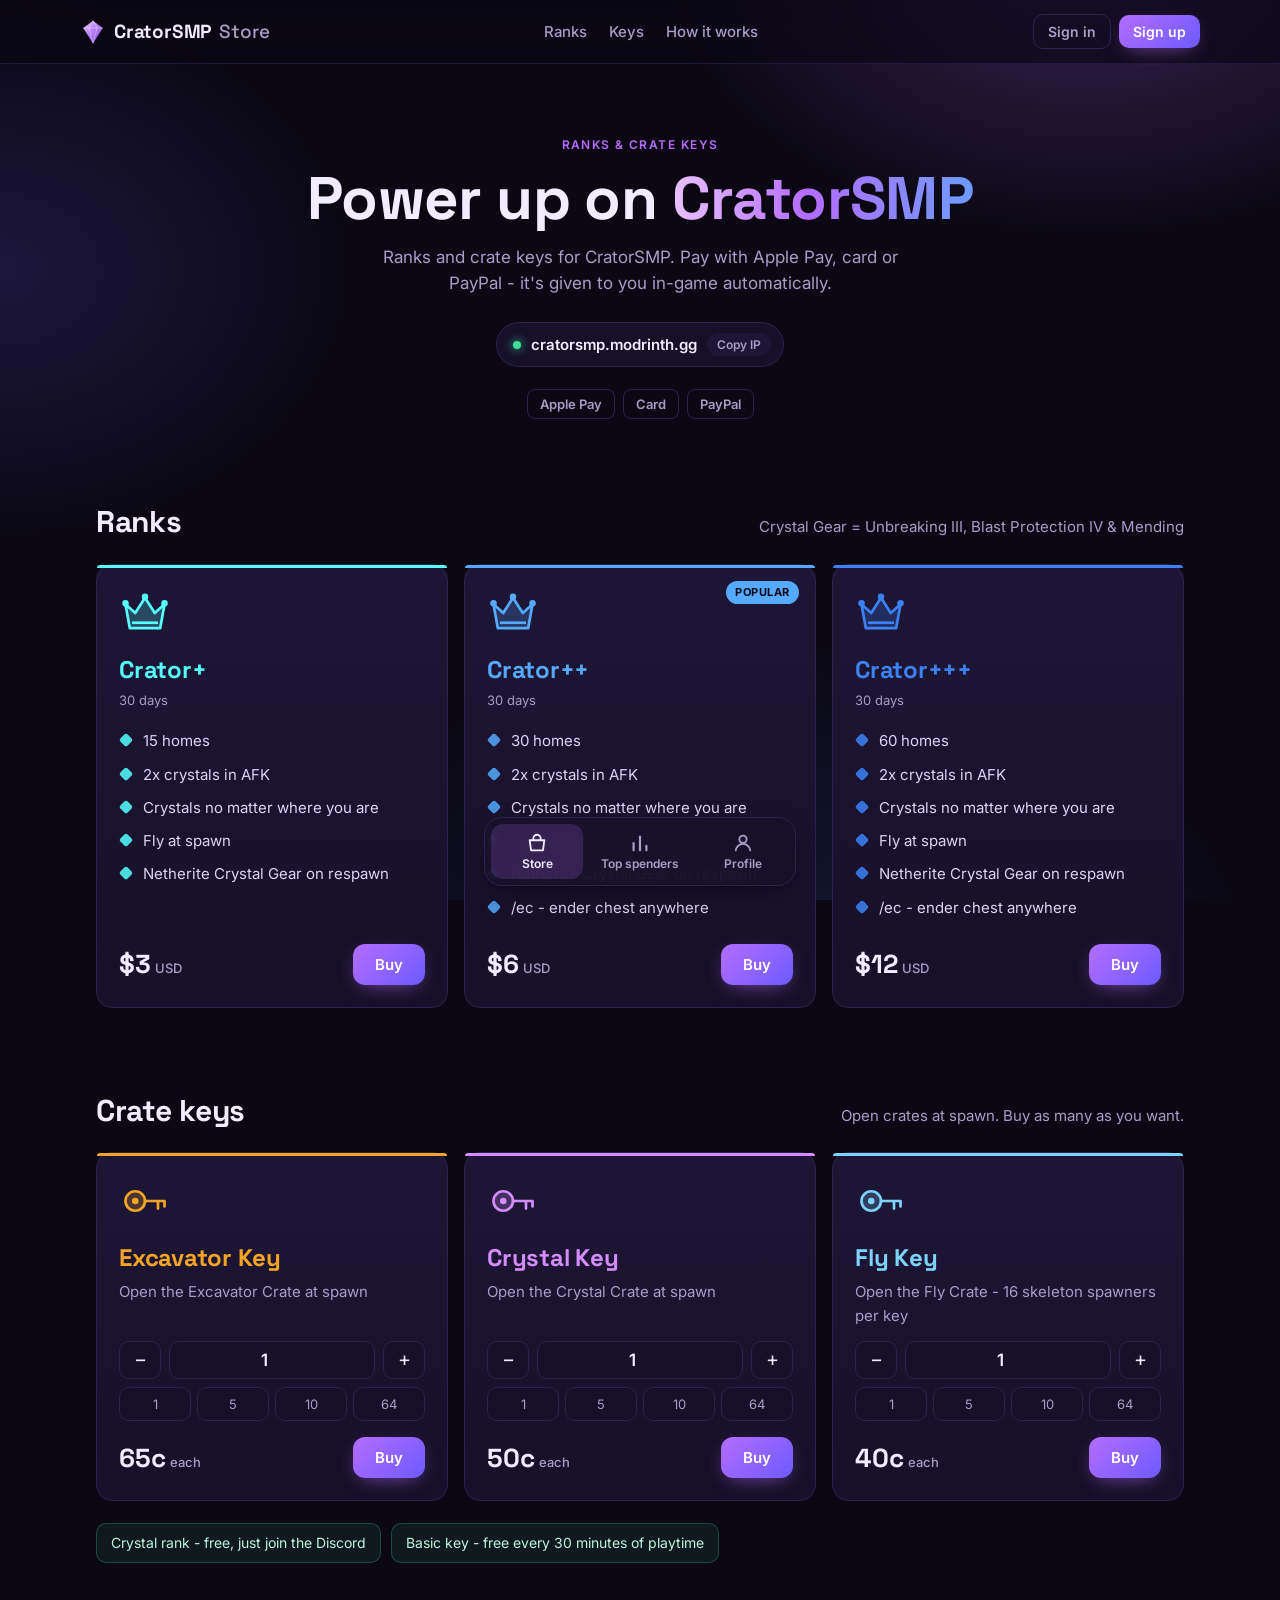
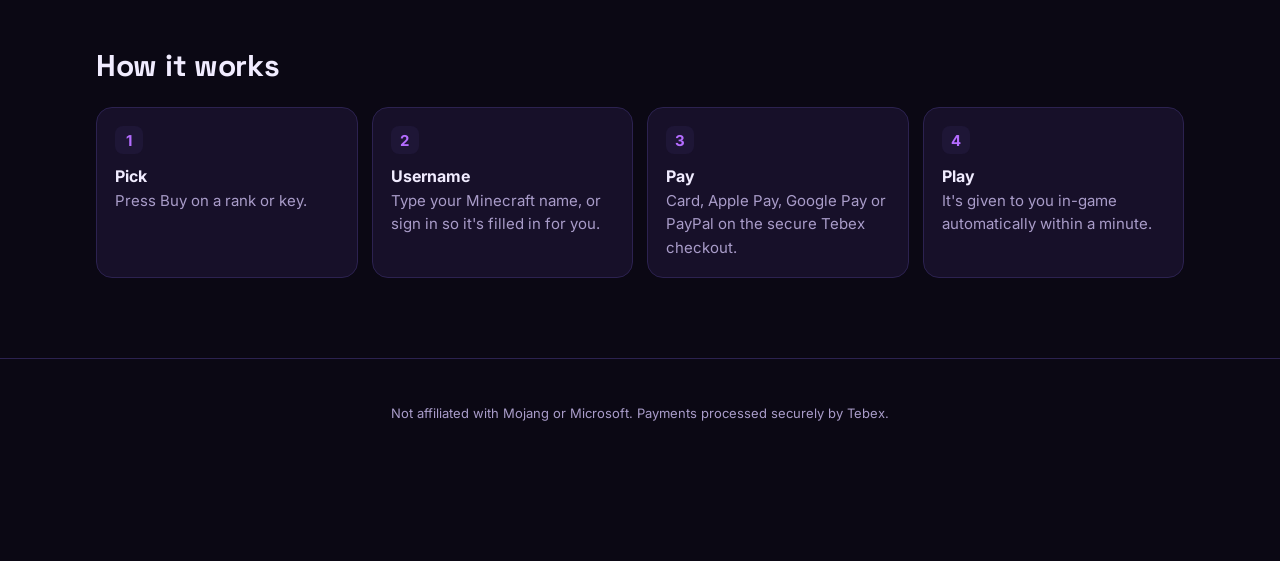
==== store/index.html @ 5b77ff65 "Store: live Tebex checkout, sign in/up, no payment-method step Co-Authored-By: Claude Opus 5.5 <nore" ====
<!doctype html>
<html lang="en">
<head>
  <meta charset="utf-8">
  <meta name="viewport" content="width=device-width, initial-scale=1">
  <title>CratorSMP Store</title>
  <meta name="description" content="Buy ranks and crate keys for CratorSMP. Delivered in-game automatically.">
  <link rel="preconnect" href="https://fonts.googleapis.com">
  <link href="https://fonts.googleapis.com/css2?family=Space+Grotesk:wght@500;700&family=Inter:wght@400;500;600&display=swap" rel="stylesheet">
  <link rel="stylesheet" href="styles.css?v=1793758953">
  <script src="config.js?v=1793758953"></script>
  <script src="https://js.tebex.io/v/1.js" defer></script>
</head>
<body>
  <div class="bg-crystals" aria-hidden="true"></div>

  <header class="top">
    <a class="brand" href="#">
      <svg viewBox="0 0 32 32" class="brand-gem" aria-hidden="true"><path d="M16 2 28 11 16 30 4 11Z" fill="url(#g)"/><path d="M4 11h24M16 2l-5 9 5 19 5-19z" stroke="#fff" stroke-opacity=".45" fill="none"/><defs><linearGradient id="g" x1="0" y1="0" x2="1" y2="1"><stop offset="0" stop-color="#e9c2ff"/><stop offset="1" stop-color="#7c3aed"/></linearGradient></defs></svg>
      <span id="brandName">CratorSMP</span><span class="brand-sub">Store</span>
    </a>
    <nav>
      <a href="#ranks">Ranks</a>
      <a href="#keys">Keys</a>
      <a href="#how">How it works</a>
    </nav>
    <div class="acct" id="acct">
      <button type="button" class="btn ghost sm" data-auth="in">Sign in</button>
      <button type="button" class="btn sm" data-auth="up">Sign up</button>
    </div>
  </header>

  <main>
   <div class="view" data-view="store">
    <section class="hero">
      <p class="eyebrow">Ranks &amp; crate keys</p>
      <h1>Power up on <span class="grad" id="heroName">CratorSMP</span></h1>
      <p class="lead" id="lead">Ranks and crate keys for CratorSMP. Pay with card, Apple Pay or PayPal - it's given to you in-game automatically.</p>
      <button class="ip" id="copyIp" type="button">
        <span class="dot"></span><span id="ipText">cratorsmp.modrinth.gg</span><span class="copy">Copy IP</span>
      </button>
      <div class="pay-row" aria-label="Payment methods">
        <span class="pm needs-tebex">Apple Pay</span><span class="pm needs-tebex">Card</span><span class="pm">PayPal</span>
      </div>
    </section>

    <section id="ranks" class="block">
      <div class="block-head">
        <h2>Ranks</h2>
        <p class="muted" id="gearNote"></p>
      </div>
      <div class="grid ranks" id="rankGrid"></div>
    </section>

    <section id="keys" class="block">
      <div class="block-head">
        <h2>Crate keys</h2>
        <p class="muted">Open crates at spawn. Buy as many as you want.</p>
      </div>
      <div class="grid keys" id="keyGrid"></div>
      <ul class="free" id="freeList"></ul>
    </section>

    <section id="how" class="block how">
      <h2>How it works</h2>
      <ol class="steps">
        <li><b>Pick</b><span>Press Buy on a rank or key.</span></li>
        <li><b>Username</b><span>Type your Minecraft name, or sign in so it's filled in for you.</span></li>
        <li><b>Pay</b><span>Card, Apple Pay, Google Pay or PayPal on the secure Tebex checkout.</span></li>
        <li><b>Play</b><span>It's given to you in-game automatically within a minute.</span></li>
      </ol>
    </section>
   </div>

   <section class="view block" data-view="top" hidden>
     <div class="block-head"><h2>Top spenders</h2><p class="muted">Everyone who supports the server</p></div>
     <div id="topList"></div>
   </section>

   <section class="view block" data-view="profile" hidden>
     <div class="block-head"><h2>Profile</h2></div>
     <div class="prof-search">
       <input id="profName" type="text" maxlength="17" autocomplete="off" spellcheck="false" placeholder="Your Minecraft username">
       <button class="btn" id="profGo" type="button">Show</button>
     </div>
     <div id="profCard"></div>
   </section>
  </main>

  <nav class="tabbar" aria-label="Sections">
    <button type="button" data-tab="store" class="on"><svg viewBox="0 0 24 24"><path d="M4 9h16l-1.5 11h-13zM8 9V7a4 4 0 0 1 8 0v2" fill="none" stroke="currentColor" stroke-width="2" stroke-linejoin="round"/></svg>Store</button>
    <button type="button" data-tab="top"><svg viewBox="0 0 24 24"><path d="M5 20V12M12 20V5M19 20v-5" fill="none" stroke="currentColor" stroke-width="2.4" stroke-linecap="round"/></svg>Top spenders</button>
    <button type="button" data-tab="profile"><svg viewBox="0 0 24 24"><circle cx="12" cy="8" r="4" fill="none" stroke="currentColor" stroke-width="2"/><path d="M4 21a8 8 0 0 1 16 0" fill="none" stroke="currentColor" stroke-width="2"/></svg>Profile</button>
  </nav>

  <footer class="foot">
    <p>Not affiliated with Mojang or Microsoft. Payments processed securely by Tebex.</p>
    <p><a id="discordLink" href="#" target="_blank" rel="noopener">Discord</a></p>
  </footer>

  <!-- checkout window -->
  <div class="modal" id="modal" hidden>
    <div class="sheet" role="dialog" aria-modal="true" aria-labelledby="mTitle">
      <button class="x" id="mClose" type="button" aria-label="Close">×</button>
      <div class="m-item">
        <div class="m-icon" id="mIcon"></div>
        <div>
          <h3 id="mTitle">Item</h3>
          <p class="muted" id="mSub"></p>
        </div>
        <div class="m-price" id="mPrice"></div>
      </div>

      <div class="progress"><span data-s="1" class="on" id="progAmt">Amount</span><span data-s="2">Username</span><span data-s="3">Pay</span></div>

      <!-- step 1 -->
      <div class="step" data-step="1">
        <div class="qty" id="qtyWrap" hidden>
          <label for="qty">Amount</label>
          <div class="qty-ctl">
            <button type="button" data-q="-1">−</button>
            <input id="qty" type="number" min="1" max="999" value="1" inputmode="numeric">
            <button type="button" data-q="1">+</button>
          </div>
          <div class="qty-quick"><button type="button" data-set="5">5</button><button type="button" data-set="10">10</button><button type="button" data-set="64">64</button></div>
        </div>
        <button class="btn wide" id="toStep2" type="button">Continue</button>
      </div>

      <!-- step 2 -->
      <div class="step" data-step="2" hidden>
        <p class="label">Your Minecraft username</p>
        <div class="user">
          <img id="head" alt="" src="" width="48" height="48">
          <input id="username" type="text" maxlength="17" autocomplete="off" spellcheck="false" placeholder="e.g. oreok">
        </div>
        <p class="hint">Bedrock players: put a <b>.</b> in front of your name (e.g. <b>.Steve</b>). You must have joined the server at least once.</p>
        <p class="err" id="userErr" hidden></p>
        <div class="row">
          <button class="btn ghost" data-back="1" type="button">Back</button>
          <button class="btn" id="toStep3" type="button">Continue</button>
        </div>
      </div>

      <!-- step 3 -->
      <div class="step" data-step="3" hidden>
        <dl class="summary">
          <div><dt>Item</dt><dd id="sItem"></dd></div>
          <div><dt>Player</dt><dd id="sUser"></dd></div>
          <div class="total"><dt>Total</dt><dd id="sTotal"></dd></div>
        </dl>
        <p class="hint" id="tebexHint">Next you'll pay on the secure Tebex checkout with card, Apple Pay, Google Pay or PayPal. When the payment goes through, it's given to <b id="sUser2"></b> in-game automatically.</p>
        <p class="err" id="payErr" hidden></p>
        <div class="row">
          <button class="btn ghost" data-back="2" type="button">Back</button>
          <button class="btn" id="payBtn" type="button">Pay <span id="payAmt"></span></button>
        </div>
      </div>

      <!-- done -->
      <div class="step" data-step="4" hidden>
        <div class="done">
          <div class="tick">✓</div>
          <h3 id="doneTitle">Payment received!</h3>
          <p class="muted" id="doneText"></p>
          <button class="btn wide" id="doneBtn" type="button">Back to store</button>
        </div>
      </div>
    </div>
  </div>

  <!-- sign in / sign up -->
  <div class="modal" id="authModal" hidden>
    <div class="sheet auth" role="dialog" aria-modal="true" aria-labelledby="authTitle">
      <button class="x" id="authClose" type="button" aria-label="Close">×</button>
      <h3 id="authTitle">Sign in</h3>
      <p class="muted" id="authSub">Use your Minecraft username. Your purchases go to this name.</p>
      <div class="user">
        <img id="authHead" alt="" src="" width="48" height="48">
        <input id="authName" type="text" maxlength="17" autocomplete="username" spellcheck="false" placeholder="Minecraft username">
      </div>
      <p class="hint">Bedrock players: put a <b>.</b> in front of your name (e.g. <b>.Steve</b>).</p>
      <p class="err" id="authErr" hidden></p>
      <button class="btn wide" id="authGo" type="button">Sign in</button>
      <p class="hint center"><a href="#" id="authSwap">New here? Sign up</a></p>
    </div>
  </div>

  <div class="toast" id="toast" hidden></div>
  <script src="app.js?v=1793758953"></script>
</body>
</html>
---- store/styles.css ----
[hidden] { display: none !important; }
:root {
  --bg: #0b0814;
  --bg2: #120d22;
  --card: #171029;
  --card2: #1e1636;
  --line: #2c2250;
  --text: #f1ecff;
  --muted: #a99cc9;
  --accent: #b46cff;
  --accent2: #6d5bff;
  --good: #3ddc97;
  --bad: #ff6b81;
  --r: 16px;
}
* { box-sizing: border-box; }
html { scroll-behavior: smooth; }
body {
  margin: 0; background: var(--bg); color: var(--text);
  font: 15px/1.55 Inter, system-ui, sans-serif; overflow-x: hidden;
}
h1, h2, h3, .brand { font-family: "Space Grotesk", Inter, sans-serif; letter-spacing: -.01em; }
a { color: inherit; }
.muted { color: var(--muted); }

.bg-crystals {
  position: fixed; inset: 0; z-index: -1; pointer-events: none;
  background:
    radial-gradient(600px 400px at 85% -5%, rgba(180,108,255,.28), transparent 70%),
    radial-gradient(500px 380px at 0% 30%, rgba(109,91,255,.18), transparent 70%),
    radial-gradient(700px 500px at 60% 110%, rgba(59,130,246,.14), transparent 70%),
    var(--bg);
}

/* header */
.top {
  position: sticky; top: 0; z-index: 10; display: flex; align-items: center; justify-content: space-between;
  padding: 14px max(16px, calc((100vw - 1120px)/2)); background: rgba(11,8,20,.72); backdrop-filter: blur(12px);
  border-bottom: 1px solid rgba(44,34,80,.6);
}
.brand { display: flex; align-items: center; gap: 8px; text-decoration: none; font-weight: 700; font-size: 19px; }
.brand-gem { width: 26px; height: 26px; }
.brand-sub { color: var(--muted); font-weight: 500; }
.top nav { display: flex; gap: 22px; }
.top nav a { text-decoration: none; color: var(--muted); font-weight: 500; }
.top nav a:hover { color: var(--text); }

main { max-width: 1120px; margin: 0 auto; padding: 0 16px; }

/* hero */
.hero { text-align: center; padding: 72px 0 40px; }
.eyebrow { color: var(--accent); font-weight: 600; text-transform: uppercase; letter-spacing: .12em; font-size: 12px; margin: 0 0 12px; }
.hero h1 { font-size: clamp(34px, 6vw, 60px); line-height: 1.05; margin: 0 0 14px; }
.grad { background: linear-gradient(90deg, #e9c2ff, #b46cff 45%, #6d9bff); -webkit-background-clip: text; background-clip: text; color: transparent; }
.lead { color: var(--muted); max-width: 520px; margin: 0 auto 26px; font-size: 17px; }
.ip {
  display: inline-flex; align-items: center; gap: 10px; background: var(--card); border: 1px solid var(--line);
  color: var(--text); padding: 10px 12px 10px 16px; border-radius: 999px; font: 600 15px Inter, sans-serif; cursor: pointer;
}
.ip .dot { width: 8px; height: 8px; border-radius: 50%; background: var(--good); box-shadow: 0 0 10px var(--good); }
.ip .copy { background: var(--card2); color: var(--muted); padding: 4px 10px; border-radius: 999px; font-size: 12px; }
.ip:hover .copy { color: var(--text); }
.pay-row { display: flex; gap: 8px; justify-content: center; margin-top: 22px; flex-wrap: wrap; }
.pm { border: 1px solid var(--line); color: var(--muted); padding: 4px 12px; border-radius: 8px; font-size: 13px; font-weight: 600; }

/* sections */
.block { padding: 40px 0; }
.block-head { display: flex; align-items: baseline; justify-content: space-between; gap: 16px; flex-wrap: wrap; margin-bottom: 18px; }
.block h2 { font-size: 30px; margin: 0; }
.block-head p { margin: 0; }
.grid { display: grid; gap: 16px; }
.ranks { grid-template-columns: repeat(auto-fit, minmax(260px, 1fr)); }
.keys { grid-template-columns: repeat(auto-fit, minmax(230px, 1fr)); }

.card {
  position: relative; background: linear-gradient(180deg, var(--card2), var(--card)); border: 1px solid var(--line);
  border-radius: var(--r); padding: 22px; display: flex; flex-direction: column; transition: transform .15s, border-color .15s;
}
.card:hover { transform: translateY(-3px); border-color: color-mix(in srgb, var(--c) 55%, var(--line)); }
.card::before {
  content: ""; position: absolute; inset: 0 0 auto; height: 3px; border-radius: var(--r) var(--r) 0 0; background: var(--c);
}
.card .tag { position: absolute; top: 16px; right: 16px; background: var(--c); color: #0b0814; font-size: 11px; font-weight: 700; padding: 3px 9px; border-radius: 999px; text-transform: uppercase; letter-spacing: .05em; }
.card .icon { width: 52px; height: 52px; margin-bottom: 12px; }
.card h3 { margin: 0; font-size: 24px; color: var(--c); }
.card .len { color: var(--muted); font-size: 13px; margin: 2px 0 14px; }
.card ul { list-style: none; padding: 0; margin: 0 0 20px; flex: 1; }
.card li { padding: 5px 0 5px 24px; position: relative; color: #ddd3f7; }
.card li::before { content: ""; position: absolute; left: 2px; top: 11px; width: 10px; height: 10px; transform: rotate(45deg); background: var(--c); border-radius: 2px; opacity: .85; }
.card .bottom { display: flex; align-items: center; justify-content: space-between; gap: 12px; }
.price { font: 700 26px "Space Grotesk", sans-serif; }
.price small { font: 500 13px Inter, sans-serif; color: var(--muted); margin-left: 4px; }
.card.key .blurb { color: var(--muted); margin: 4px 0 18px; flex: 1; }

.btn {
  appearance: none; border: 0; cursor: pointer; font: 600 15px Inter, sans-serif; color: #fff;
  background: linear-gradient(135deg, var(--accent), var(--accent2)); padding: 11px 22px; border-radius: 12px;
  box-shadow: 0 6px 20px -8px rgba(180,108,255,.7); transition: filter .15s, transform .1s;
}
.btn:hover { filter: brightness(1.12); }
.btn:active { transform: scale(.98); }
.btn:disabled { opacity: .4; cursor: not-allowed; filter: none; }
.btn.ghost { background: transparent; border: 1px solid var(--line); box-shadow: none; color: var(--muted); }
.btn.wide { width: 100%; margin-top: 18px; }

.free { list-style: none; padding: 0; margin: 22px 0 0; display: flex; gap: 10px; flex-wrap: wrap; }
.free li { background: rgba(61,220,151,.08); border: 1px solid rgba(61,220,151,.25); color: #bdf5dc; padding: 8px 14px; border-radius: 10px; font-size: 14px; }

.steps { list-style: none; padding: 0; margin: 18px 0 0; display: grid; grid-template-columns: repeat(auto-fit, minmax(200px, 1fr)); gap: 14px; counter-reset: s; }
.steps li { background: var(--card); border: 1px solid var(--line); border-radius: var(--r); padding: 18px; counter-increment: s; }
.steps li::before { content: counter(s); display: inline-grid; place-items: center; width: 28px; height: 28px; border-radius: 8px; background: var(--card2); color: var(--accent); font-weight: 700; margin-bottom: 10px; }
.steps b { display: block; font-size: 16px; }
.steps span { color: var(--muted); }

.foot { text-align: center; color: var(--muted); font-size: 13px; padding: 40px 16px 50px; border-top: 1px solid var(--line); margin-top: 40px; }
.foot p { margin: 4px 0; }

/* modal */
.modal { position: fixed; inset: 0; z-index: 50; background: rgba(5,3,12,.7); backdrop-filter: blur(6px); display: grid; place-items: center; padding: 16px; }
.modal[hidden] { display: none; }
.sheet { position: relative; width: 100%; max-width: 600px; background: var(--bg2); border: 1px solid var(--line); border-radius: 24px; padding: 32px; animation: pop .18s ease-out; max-height: calc(100vh - 32px); overflow: auto; }
@keyframes pop { from { transform: translateY(12px) scale(.98); opacity: 0; } }
.x { position: absolute; top: 10px; right: 12px; background: none; border: 0; color: var(--muted); font-size: 26px; cursor: pointer; line-height: 1; }
.m-item { display: flex; align-items: center; gap: 12px; padding-right: 26px; }
.m-icon { width: 44px; height: 44px; flex: none; }
.m-item h3 { margin: 0; font-size: 19px; }
.m-item p { margin: 0; font-size: 13px; }
.m-price { margin-left: auto; font: 700 20px "Space Grotesk", sans-serif; }
.progress { display: flex; gap: 6px; margin: 18px 0; }
.progress span { flex: 1; font-size: 12px; color: var(--muted); padding-top: 8px; border-top: 3px solid var(--line); }
.progress span.on { color: var(--text); border-color: var(--accent); }
.label { font-weight: 600; margin: 0 0 10px; }
.methods { display: grid; gap: 10px; }
.method {
  display: grid; grid-template-columns: 40px 1fr; grid-template-rows: auto auto; align-items: center; column-gap: 12px; text-align: left;
  background: var(--card); border: 1.5px solid var(--line); color: var(--text); border-radius: 12px; padding: 12px 14px; cursor: pointer; font: inherit;
}
.method .mi { align-self: center; grid-row: span 2; width: 40px; height: 28px; border-radius: 6px; display: grid; place-items: center; font-weight: 800; }
.method small { color: var(--muted); grid-column: 2; font-size: 12px; }
.method.sel { border-color: var(--accent); background: color-mix(in srgb, var(--accent) 10%, var(--card)); }
.mi.apple { background: #fff; }
.mi.apple::before { content: "Pay"; color: #000; font: 700 12px -apple-system, Inter, sans-serif; }
.mi.card { background: linear-gradient(135deg, #2b2f77, #5b6bff); position: relative; }
.mi.paypal { background: #ffc439; color: #003087; font-style: italic; }
.qty { margin-bottom: 18px; }
.qty label { display: block; font-weight: 600; margin-bottom: 8px; }
.qty-ctl { display: flex; gap: 8px; }
.qty-ctl button, .qty-quick button { background: var(--card); border: 1px solid var(--line); color: var(--text); border-radius: 10px; width: 44px; font-size: 20px; cursor: pointer; }
.qty-ctl input { flex: 1; text-align: center; background: var(--card); border: 1px solid var(--line); border-radius: 10px; color: var(--text); font: 600 18px Inter, sans-serif; padding: 9px; min-width: 0; }
.qty-quick { display: flex; gap: 8px; margin-top: 8px; }
.qty-quick button { width: auto; flex: 1; font-size: 13px; padding: 6px; }
.user { display: flex; gap: 12px; align-items: center; }
.user img { border-radius: 8px; background: var(--card); image-rendering: pixelated; flex: none; }
.user input { flex: 1; background: var(--card); border: 1.5px solid var(--line); border-radius: 12px; color: var(--text); font: 600 17px Inter, sans-serif; padding: 12px 14px; min-width: 0; }
.user input:focus, .qty-ctl input:focus { outline: none; border-color: var(--accent); }
.hint { color: var(--muted); font-size: 13px; margin: 12px 0 0; }
.err { color: var(--bad); font-size: 14px; margin: 10px 0 0; }
.row { display: flex; gap: 10px; margin-top: 18px; }
.row .btn { flex: 1; }
.summary { margin: 0; background: var(--card); border: 1px solid var(--line); border-radius: 12px; padding: 6px 14px; }
.summary div { display: flex; justify-content: space-between; padding: 9px 0; border-bottom: 1px solid var(--line); }
.summary div:last-child { border: 0; }
.summary dt { color: var(--muted); }
.summary dd { margin: 0; font-weight: 600; }
.summary .total dd { font: 700 18px "Space Grotesk", sans-serif; }
.done { text-align: center; padding: 10px 0 4px; }
.tick { width: 64px; height: 64px; border-radius: 50%; margin: 0 auto 12px; display: grid; place-items: center; font-size: 32px; color: #0b0814; background: var(--good); box-shadow: 0 0 30px rgba(61,220,151,.5); }
.done h3 { margin: 0 0 6px; font-size: 22px; }

.toast { position: fixed; bottom: 20px; left: 50%; transform: translateX(-50%); background: var(--card2); border: 1px solid var(--line); padding: 10px 18px; border-radius: 12px; z-index: 60; font-weight: 600; }
.toast[hidden] { display: none; }

@media (max-width: 640px) {
  .top nav { gap: 14px; font-size: 14px; }
  .brand-sub { display: none; }
  .hero { padding: 48px 0 24px; }
}

/* bigger checkout menu */
.m-icon { width: 60px; height: 60px; }
.m-item h3 { font-size: 26px; }
.m-item p { font-size: 15px; }
.m-price { font-size: 28px; }
.progress span { font-size: 14px; }
.label, .qty label { font-size: 17px; }
.method { padding: 18px; border-radius: 14px; grid-template-columns: 54px 1fr; }
.method b { font-size: 18px; }
.method small { font-size: 13px; }
.method .mi { width: 54px; height: 36px; }
.qty-ctl button { width: 56px; font-size: 24px; }
.qty-ctl input { font-size: 22px; padding: 12px; }
.qty-quick button { font-size: 15px; padding: 9px; }
.user input { font-size: 20px; padding: 16px; }
.user img { width: 60px; height: 60px; }
.btn.wide, .row .btn { padding: 16px; font-size: 17px; }
.summary div { padding: 13px 0; font-size: 16px; }
.summary .total dd { font-size: 22px; }
.hint { font-size: 14px; }

/* key amount on the cards */
.card.key .blurb { flex: 0; margin-bottom: 14px; }
.kq { display: flex; gap: 8px; margin-top: auto; }
.kq button, .kq-quick button { background: var(--card); border: 1px solid var(--line); color: var(--text); border-radius: 10px; cursor: pointer; font: inherit; }
.kq button { width: 42px; font-size: 20px; }
.kq input { flex: 1; min-width: 0; text-align: center; background: var(--card); border: 1px solid var(--line); border-radius: 10px; color: var(--text); font: 600 17px Inter, sans-serif; padding: 8px; }
.kq input:focus { outline: none; border-color: var(--c); }
.kq-quick { display: flex; gap: 6px; margin: 8px 0 16px; }
.kq-quick button { flex: 1; padding: 6px; font-size: 13px; color: var(--muted); }
.kq-quick button:hover { color: var(--text); border-color: var(--c); }
@media (max-width: 640px) { .sheet { padding: 22px; } }

/* PayPal step */
.pp { margin-top: 16px; text-align: center; background: var(--card); border: 1px solid var(--line); border-radius: 14px; padding: 20px; }
.pp-title { margin: 0 0 14px; font-size: 17px; }
.pp-title b { color: #fff; }
.pp-qr { display: block; margin: 0 auto; width: 240px; height: 240px; border-radius: 12px; background: #fff; padding: 8px; }
.pp-open { display: block; text-decoration: none; background: #ffc439; color: #003087; box-shadow: none; }
.pp-label { margin: 18px 0 8px; text-align: left; }
.pp-note { width: 100%; display: flex; justify-content: space-between; align-items: center; gap: 10px; background: var(--bg2); border: 1.5px dashed var(--accent); color: var(--text); border-radius: 10px; padding: 12px 14px; font: 600 15px Inter, sans-serif; cursor: pointer; text-align: left; }
.pp-note small { color: var(--accent); flex: none; }
.pp .hint { text-align: left; }

/* bottom bar */
body { padding-bottom: 84px; }
.tabbar { position: fixed; left: 50%; bottom: 14px; transform: translateX(-50%); z-index: 40; display: flex; gap: 4px; padding: 6px; background: rgba(23,16,41,.88); backdrop-filter: blur(14px); border: 1px solid var(--line); border-radius: 18px; box-shadow: 0 10px 30px -10px rgba(0,0,0,.7); }
.tabbar button { display: flex; flex-direction: column; align-items: center; gap: 2px; min-width: 92px; padding: 8px 14px; background: none; border: 0; border-radius: 12px; color: var(--muted); font: 600 12px Inter, sans-serif; cursor: pointer; }
.tabbar svg { width: 22px; height: 22px; }
.tabbar button.on { background: color-mix(in srgb, var(--accent) 18%, transparent); color: var(--text); }
.view[data-view="top"], .view[data-view="profile"] { min-height: 70vh; padding-top: 48px; }
.center { text-align: center; }

.empty { text-align: center; background: var(--card); border: 1px solid var(--line); border-radius: var(--r); padding: 40px 20px; }
.empty-ic { font-size: 34px; color: var(--accent); }
.empty h3 { margin: 8px 0 6px; }

.topcust { display: flex; align-items: center; gap: 12px; background: linear-gradient(90deg, rgba(245,165,36,.16), var(--card)); border: 1px solid rgba(245,165,36,.4); border-radius: 14px; padding: 12px 16px; margin-bottom: 20px; }
.topcust img { border-radius: 8px; image-rendering: pixelated; }
.topcust small { display: block; color: #f5c46b; font-size: 12px; }
.topcust span { margin-left: auto; font: 700 18px "Space Grotesk", sans-serif; }
.podium { display: grid; grid-template-columns: 1fr 1.15fr 1fr; gap: 12px; align-items: end; margin: 10px 0 22px; }
.pod { text-align: center; }
.pod img { height: 150px; image-rendering: pixelated; display: block; margin: 0 auto -4px; }
.pod.p1 img { height: 185px; }
.pod-base { background: var(--card2); border: 1px solid var(--line); border-radius: 14px 14px 10px 10px; padding: 12px 8px; display: grid; gap: 2px; }
.pod.p1 .pod-base { padding: 20px 8px; border-color: #f5a524; background: linear-gradient(180deg, rgba(245,165,36,.2), var(--card2)); }
.pod.p2 .pod-base { border-color: #c0c7d6; }
.pod.p3 .pod-base { border-color: #c27a4a; }
.pod .pos { font: 700 20px "Space Grotesk", sans-serif; }
.pod b { word-break: break-all; }
.pod-base span:last-child { color: var(--muted); font-size: 13px; }
.board { list-style: none; padding: 0; margin: 0; display: grid; gap: 8px; }
.board li, .hist li { display: flex; align-items: center; gap: 12px; background: var(--card); border: 1px solid var(--line); border-radius: 12px; padding: 10px 14px; }
.board img { border-radius: 6px; image-rendering: pixelated; }
.board .pos { width: 36px; color: var(--muted); font-weight: 700; }
.board .amt, .hist .amt { margin-left: auto; font-weight: 700; }
.hist { list-style: none; padding: 0; margin: 0; display: grid; gap: 8px; }
.hist span:nth-child(2) { color: var(--muted); font-size: 13px; }

.prof-search { display: flex; gap: 10px; margin-bottom: 18px; }
.prof-search input { flex: 1; min-width: 0; background: var(--card); border: 1.5px solid var(--line); border-radius: 12px; color: var(--text); font: 600 17px Inter, sans-serif; padding: 12px 14px; }
.prof-search input:focus { outline: none; border-color: var(--accent); }
.prof { display: flex; gap: 22px; align-items: center; background: linear-gradient(180deg, var(--card2), var(--card)); border: 1px solid var(--line); border-radius: var(--r); padding: 22px; margin-bottom: 18px; }
.prof-skin { height: 180px; image-rendering: pixelated; flex: none; }
.prof-main { flex: 1; min-width: 0; }
.prof h3 { margin: 0 0 14px; font-size: 28px; word-break: break-all; }
.stats { display: grid; grid-template-columns: repeat(3, 1fr); gap: 10px; }
.stats div { background: var(--bg2); border: 1px solid var(--line); border-radius: 12px; padding: 12px; }
.stats small { display: block; color: var(--muted); font-size: 12px; }
.stats b { font: 700 20px "Space Grotesk", sans-serif; }
@media (max-width: 640px) {
  .tabbar button { min-width: 0; padding: 8px 12px; }
  .prof { flex-direction: column; text-align: center; }
  .stats { grid-template-columns: 1fr; }
  .pod img { height: 110px; } .pod.p1 img { height: 135px; }
}

/* sign in / sign up */
.acct { display: flex; align-items: center; gap: 8px; }
.btn.sm { padding: 8px 14px; font-size: 14px; border-radius: 10px; }
.me { display: flex; align-items: center; gap: 8px; background: var(--card); border: 1px solid var(--line); color: var(--text); border-radius: 10px; padding: 4px 12px 4px 4px; font: 600 14px Inter, sans-serif; cursor: pointer; }
.me img { border-radius: 6px; image-rendering: pixelated; }
.sheet.auth h3 { margin: 0 0 4px; font-size: 24px; }
.sheet.auth .user { margin-top: 18px; }
#authSwap { color: var(--accent); }
@media (max-width: 640px) { .top nav { display: none; } .me span { max-width: 90px; overflow: hidden; text-overflow: ellipsis; } }
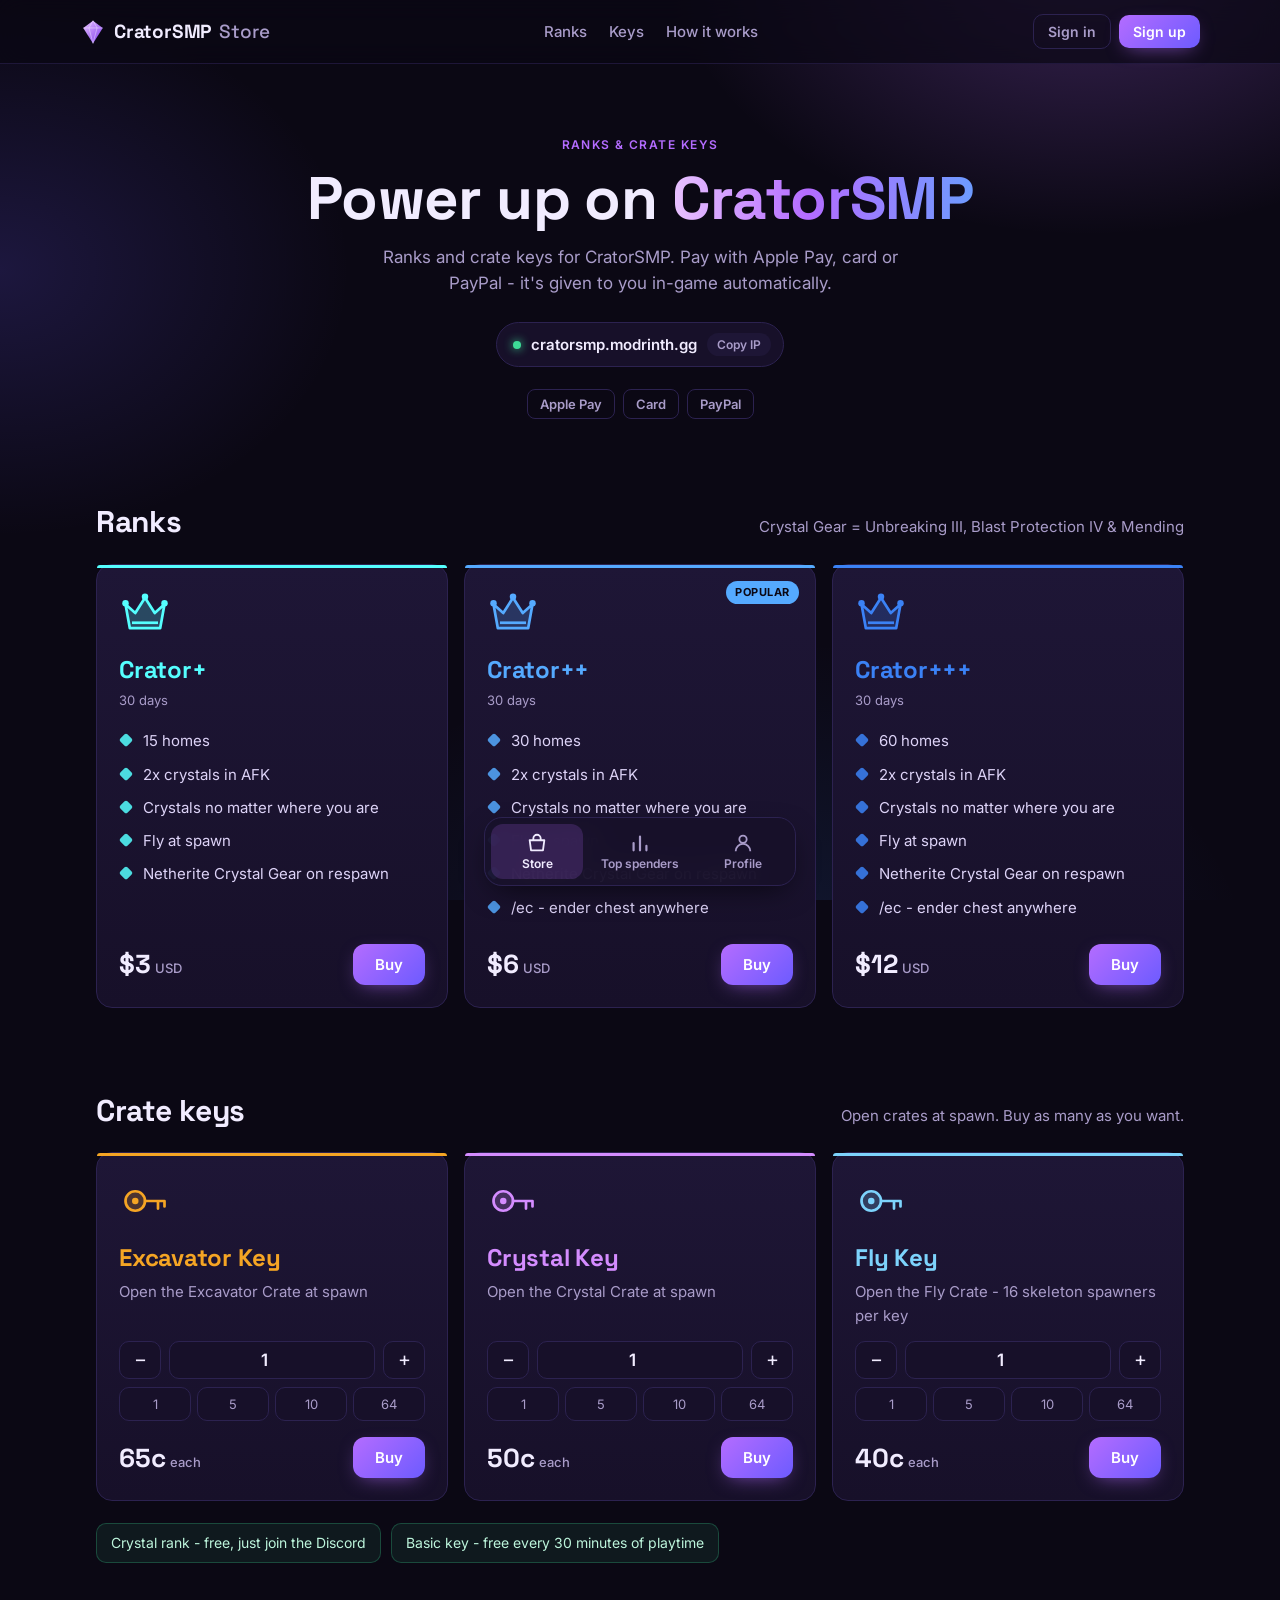
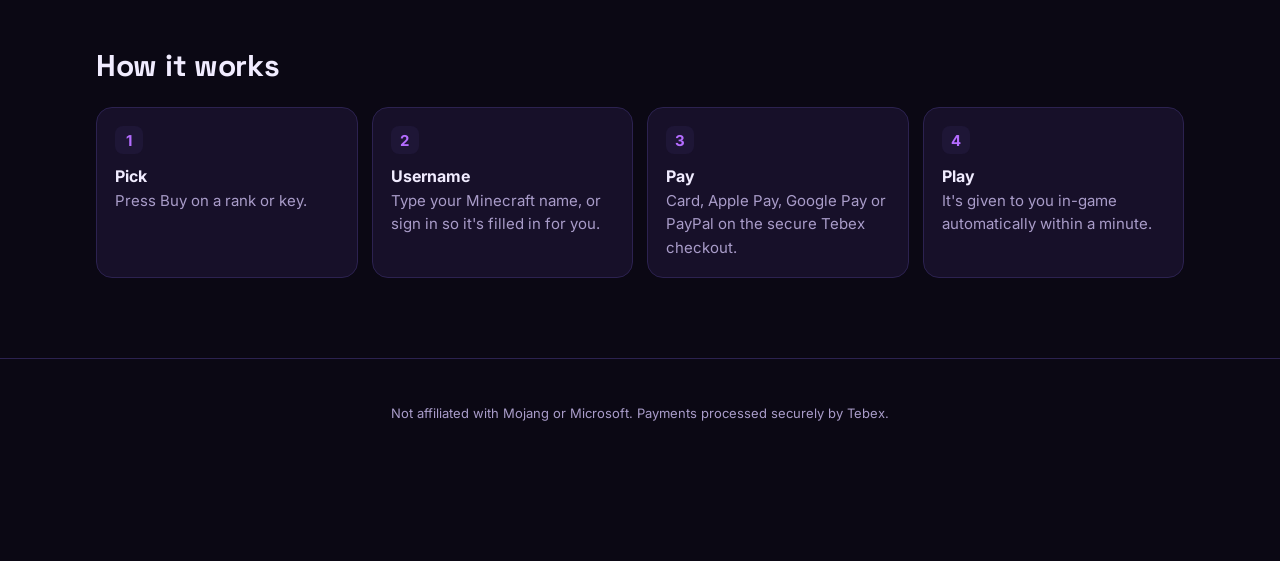
==== commit 831f039d: "Store: checkout opens as page Co-Authored-By: Claude Opus 5.5 <noreply@anthropic.com> Claude-Session" ====
--- a/store/index.html
+++ b/store/index.html
@@ -7,9 +7,8 @@
   <meta name="description" content="Buy ranks and crate keys for CratorSMP. Delivered in-game automatically.">
   <link rel="preconnect" href="https://fonts.googleapis.com">
   <link href="https://fonts.googleapis.com/css2?family=Space+Grotesk:wght@500;700&family=Inter:wght@400;500;600&display=swap" rel="stylesheet">
-  <link rel="stylesheet" href="styles.css?v=1793758953">
-  <script src="config.js?v=1793758953"></script>
-  <script src="https://js.tebex.io/v/1.js" defer></script>
+  <link rel="stylesheet" href="styles.css?v=1793759103">
+  <script src="config.js?v=1793759103"></script>
 </head>
 <body>
   <div class="bg-crystals" aria-hidden="true"></div>
@@ -187,6 +186,6 @@
   </div>
 
   <div class="toast" id="toast" hidden></div>
-  <script src="app.js?v=1793758953"></script>
+  <script src="app.js?v=1793759103"></script>
 </body>
 </html>
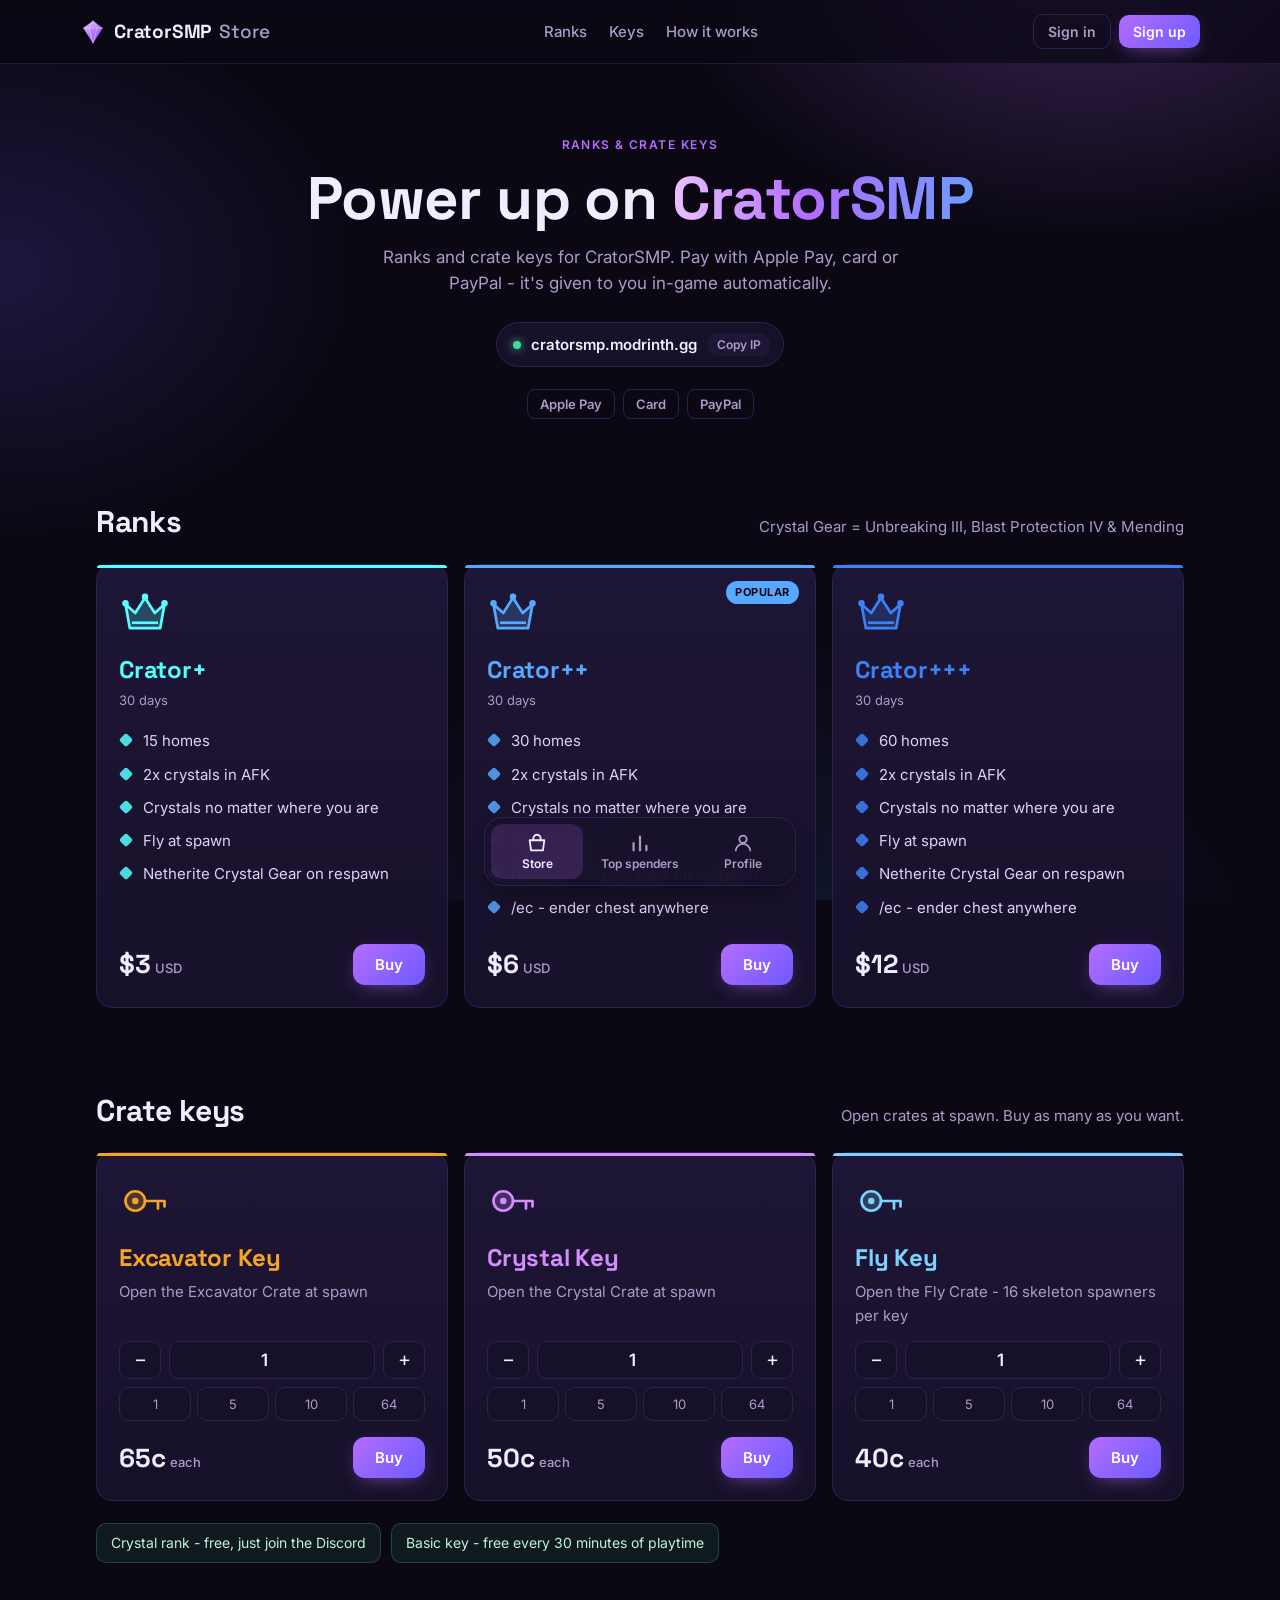
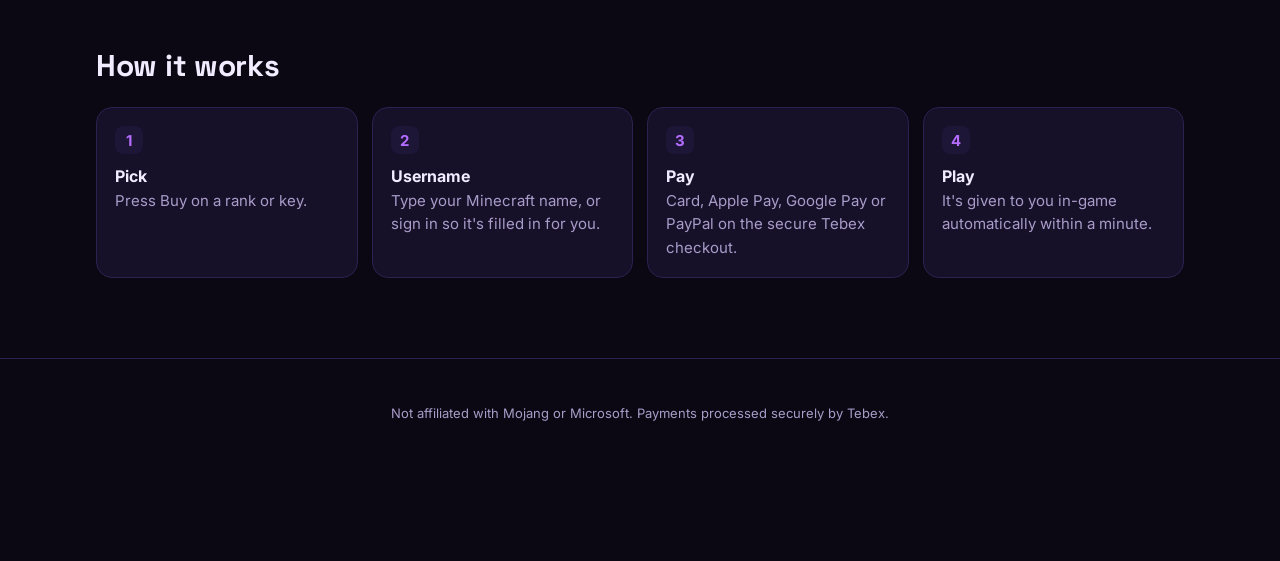
==== commit 0be8ff79: "Store: verified sign-in Co-Authored-By: Claude Opus 5.5 <noreply@anthropic.com> Claude-Session: http" ====
--- a/store/index.html
+++ b/store/index.html
@@ -7,8 +7,8 @@
   <meta name="description" content="Buy ranks and crate keys for CratorSMP. Delivered in-game automatically.">
   <link rel="preconnect" href="https://fonts.googleapis.com">
   <link href="https://fonts.googleapis.com/css2?family=Space+Grotesk:wght@500;700&family=Inter:wght@400;500;600&display=swap" rel="stylesheet">
-  <link rel="stylesheet" href="styles.css?v=1793759103">
-  <script src="config.js?v=1793759103"></script>
+  <link rel="stylesheet" href="styles.css?v=1793759826">
+  <script src="config.js?v=1793759826"></script>
 </head>
 <body>
   <div class="bg-crystals" aria-hidden="true"></div>
@@ -173,19 +173,29 @@
     <div class="sheet auth" role="dialog" aria-modal="true" aria-labelledby="authTitle">
       <button class="x" id="authClose" type="button" aria-label="Close">×</button>
       <h3 id="authTitle">Sign in</h3>
-      <p class="muted" id="authSub">Use your Minecraft username. Your purchases go to this name.</p>
-      <div class="user">
-        <img id="authHead" alt="" src="" width="48" height="48">
-        <input id="authName" type="text" maxlength="17" autocomplete="username" spellcheck="false" placeholder="Minecraft username">
-      </div>
-      <p class="hint">Bedrock players: put a <b>.</b> in front of your name (e.g. <b>.Steve</b>).</p>
-      <p class="err" id="authErr" hidden></p>
-      <button class="btn wide" id="authGo" type="button">Sign in</button>
+      <p class="muted" id="authSub">Use your Minecraft username. You'll confirm it's really you with a code in game.</p>
+      <div id="authStep1">
+        <div class="user">
+          <img id="authHead" alt="" src="" width="48" height="48">
+          <input id="authName" type="text" maxlength="17" autocomplete="username" spellcheck="false" placeholder="Minecraft username">
+        </div>
+        <p class="hint">Bedrock players: put a <b>.</b> in front of your name (e.g. <b>.Steve</b>).</p>
+        <p class="err" id="authErr" hidden></p>
+        <button class="btn wide" id="authGo" type="button">Continue</button>
+      </div>
+      <div id="authStep2" hidden>
+        <p class="label">Join the server and type this in chat:</p>
+        <button type="button" class="codebox" id="authCmd"><span id="authCmdText">/weblogin ABC123</span><small>Copy</small></button>
+        <p class="hint">Server: <b id="authIp"></b></p>
+        <div class="waiting"><span class="spin"></span><span id="authWait">Waiting for you to type it in game…</span></div>
+        <p class="err" id="authErr2" hidden></p>
+        <button class="btn ghost wide" id="authBack" type="button">Use a different name</button>
+      </div>
       <p class="hint center"><a href="#" id="authSwap">New here? Sign up</a></p>
     </div>
   </div>
 
   <div class="toast" id="toast" hidden></div>
-  <script src="app.js?v=1793759103"></script>
+  <script src="app.js?v=1793759826"></script>
 </body>
 </html>
--- a/store/styles.css
+++ b/store/styles.css
@@ -283,3 +283,9 @@
 .sheet.auth .user { margin-top: 18px; }
 #authSwap { color: var(--accent); }
 @media (max-width: 640px) { .top nav { display: none; } .me span { max-width: 90px; overflow: hidden; text-overflow: ellipsis; } }
+
+.codebox { width: 100%; display: flex; justify-content: space-between; align-items: center; background: var(--card); border: 1.5px dashed var(--accent); color: var(--text); border-radius: 12px; padding: 14px 16px; font: 700 20px "Space Grotesk", monospace; cursor: pointer; letter-spacing: .04em; }
+.codebox small { font: 600 13px Inter, sans-serif; color: var(--accent); letter-spacing: 0; }
+.waiting { display: flex; align-items: center; gap: 10px; margin: 16px 0 4px; color: var(--muted); }
+.spin { width: 16px; height: 16px; border: 2px solid var(--line); border-top-color: var(--accent); border-radius: 50%; animation: sp 0.8s linear infinite; }
+@keyframes sp { to { transform: rotate(360deg); } }
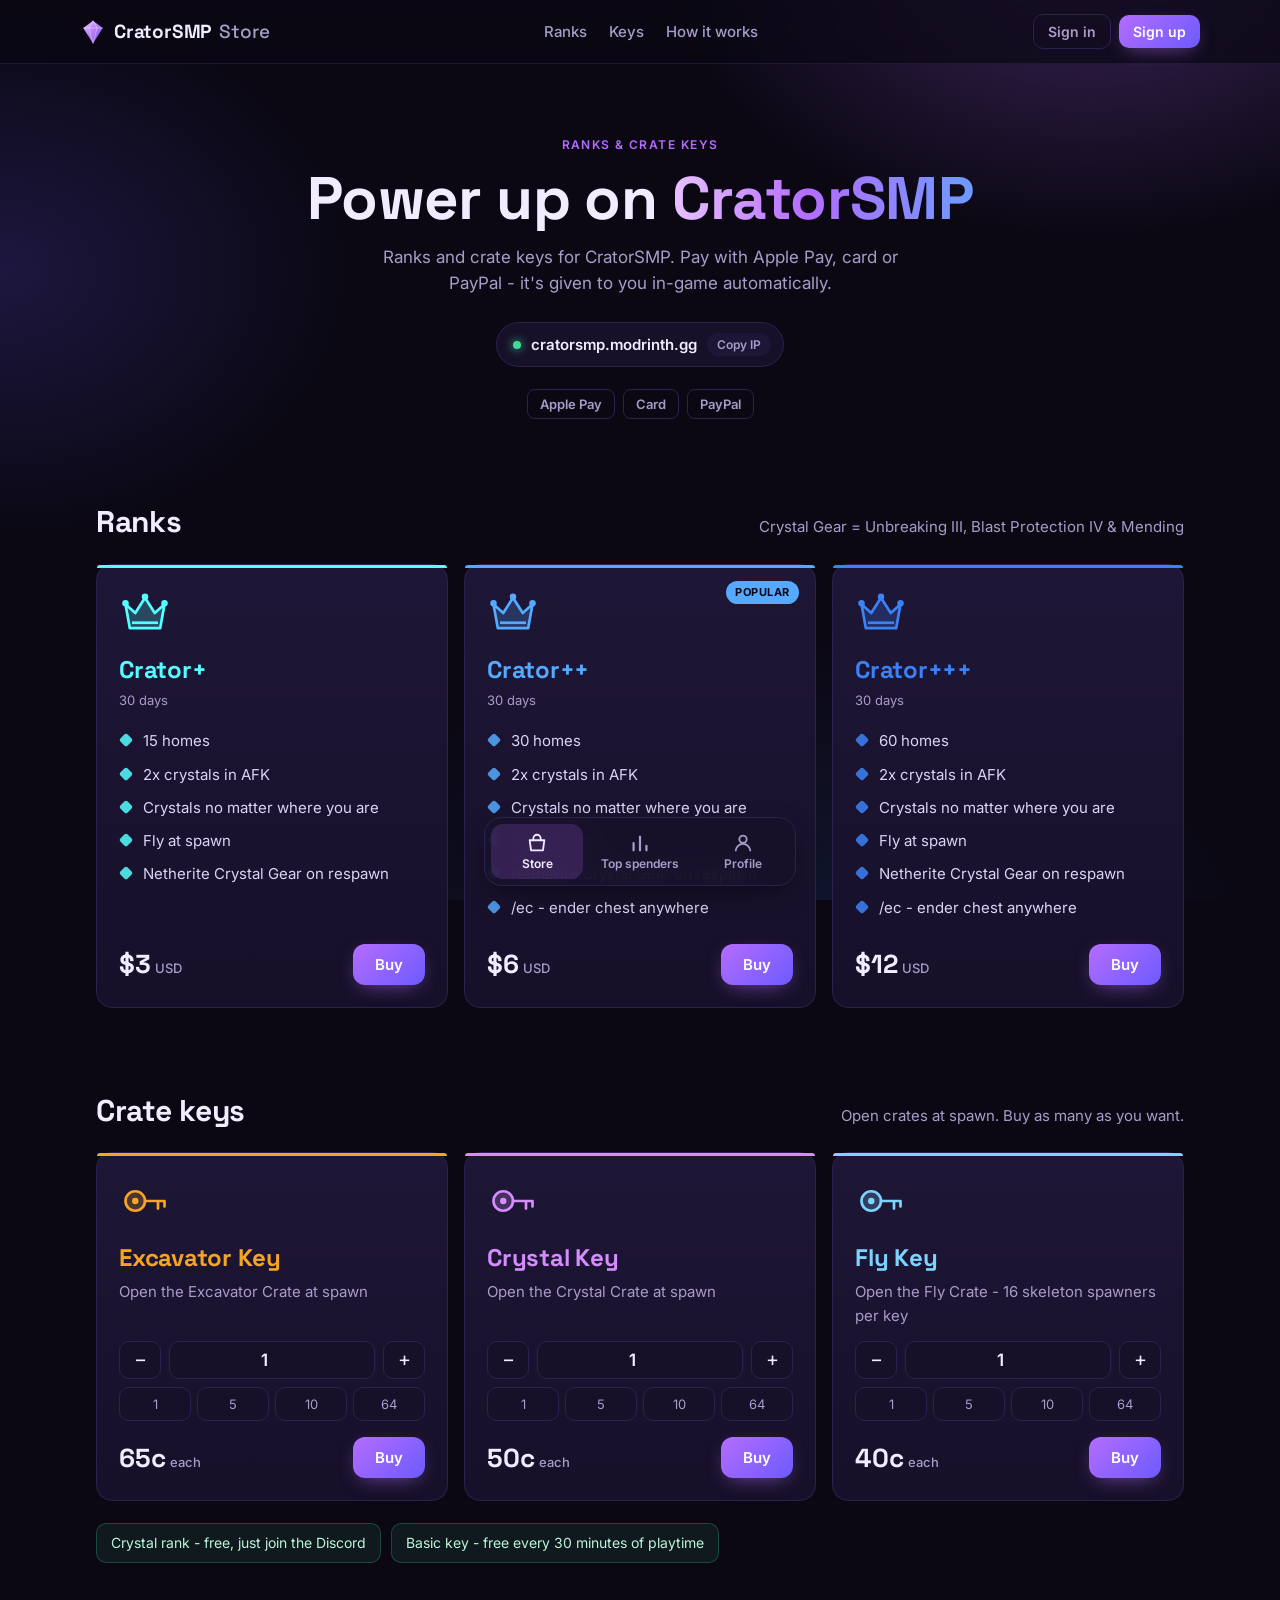
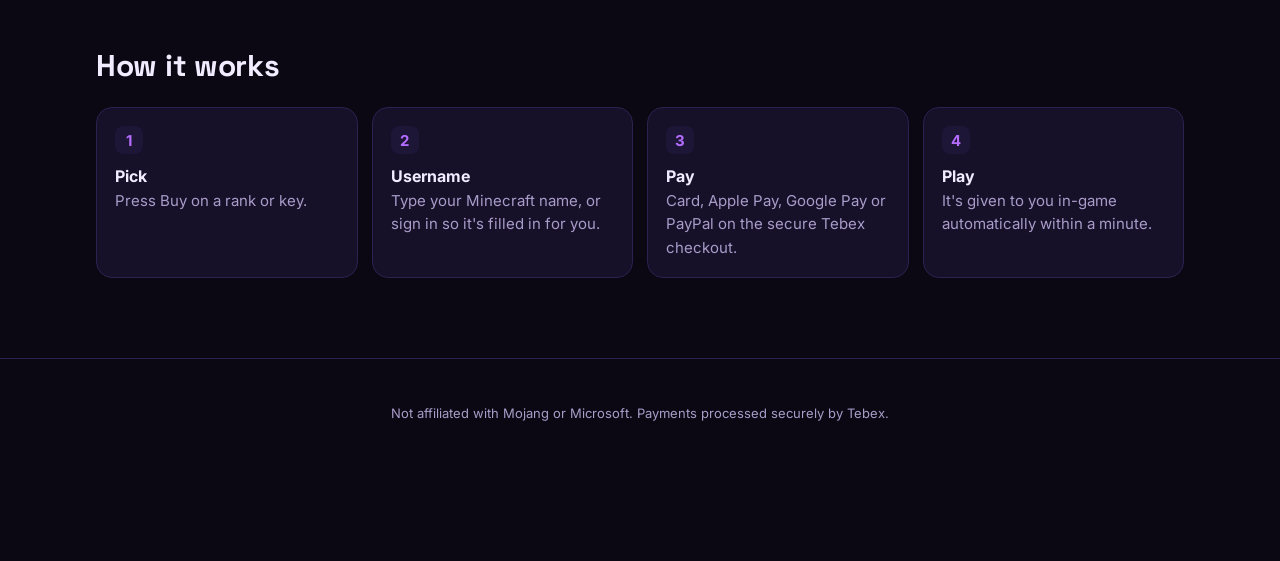
==== commit 346eb292: "Store: website-only sign in Co-Authored-By: Claude Opus 5.5 <noreply@anthropic.com> Claude-Session: " ====
--- a/store/index.html
+++ b/store/index.html
@@ -7,8 +7,8 @@
   <meta name="description" content="Buy ranks and crate keys for CratorSMP. Delivered in-game automatically.">
   <link rel="preconnect" href="https://fonts.googleapis.com">
   <link href="https://fonts.googleapis.com/css2?family=Space+Grotesk:wght@500;700&family=Inter:wght@400;500;600&display=swap" rel="stylesheet">
-  <link rel="stylesheet" href="styles.css?v=1793759826">
-  <script src="config.js?v=1793759826"></script>
+  <link rel="stylesheet" href="styles.css?v=1793760987">
+  <script src="config.js?v=1793760987"></script>
 </head>
 <body>
   <div class="bg-crystals" aria-hidden="true"></div>
@@ -173,29 +173,21 @@
     <div class="sheet auth" role="dialog" aria-modal="true" aria-labelledby="authTitle">
       <button class="x" id="authClose" type="button" aria-label="Close">×</button>
       <h3 id="authTitle">Sign in</h3>
-      <p class="muted" id="authSub">Use your Minecraft username. You'll confirm it's really you with a code in game.</p>
-      <div id="authStep1">
-        <div class="user">
-          <img id="authHead" alt="" src="" width="48" height="48">
-          <input id="authName" type="text" maxlength="17" autocomplete="username" spellcheck="false" placeholder="Minecraft username">
-        </div>
-        <p class="hint">Bedrock players: put a <b>.</b> in front of your name (e.g. <b>.Steve</b>).</p>
-        <p class="err" id="authErr" hidden></p>
-        <button class="btn wide" id="authGo" type="button">Continue</button>
+      <p class="muted" id="authSub">Your account is your Minecraft username.</p>
+      <div class="user">
+        <img id="authHead" alt="" src="" width="48" height="48">
+        <input id="authName" type="text" maxlength="17" autocomplete="username" spellcheck="false" placeholder="Minecraft username">
       </div>
-      <div id="authStep2" hidden>
-        <p class="label">Join the server and type this in chat:</p>
-        <button type="button" class="codebox" id="authCmd"><span id="authCmdText">/weblogin ABC123</span><small>Copy</small></button>
-        <p class="hint">Server: <b id="authIp"></b></p>
-        <div class="waiting"><span class="spin"></span><span id="authWait">Waiting for you to type it in game…</span></div>
-        <p class="err" id="authErr2" hidden></p>
-        <button class="btn ghost wide" id="authBack" type="button">Use a different name</button>
-      </div>
+      <input id="authPass" class="field" type="password" maxlength="64" autocomplete="current-password" placeholder="Password">
+      <input id="authPass2" class="field" type="password" maxlength="64" autocomplete="new-password" placeholder="Type the password again" hidden>
+      <p class="hint" id="authHint">Bedrock players: put a <b>.</b> in front of your name (e.g. <b>.Steve</b>).</p>
+      <p class="err" id="authErr" hidden></p>
+      <button class="btn wide" id="authGo" type="button">Sign in</button>
       <p class="hint center"><a href="#" id="authSwap">New here? Sign up</a></p>
     </div>
   </div>
 
   <div class="toast" id="toast" hidden></div>
-  <script src="app.js?v=1793759826"></script>
+  <script src="app.js?v=1793760987"></script>
 </body>
 </html>
--- a/store/styles.css
+++ b/store/styles.css
@@ -289,3 +289,6 @@
 .waiting { display: flex; align-items: center; gap: 10px; margin: 16px 0 4px; color: var(--muted); }
 .spin { width: 16px; height: 16px; border: 2px solid var(--line); border-top-color: var(--accent); border-radius: 50%; animation: sp 0.8s linear infinite; }
 @keyframes sp { to { transform: rotate(360deg); } }
+
+.field { width: 100%; margin-top: 10px; background: var(--card); border: 1.5px solid var(--line); border-radius: 12px; color: var(--text); font: 600 17px Inter, sans-serif; padding: 14px; }
+.field:focus { outline: none; border-color: var(--accent); }
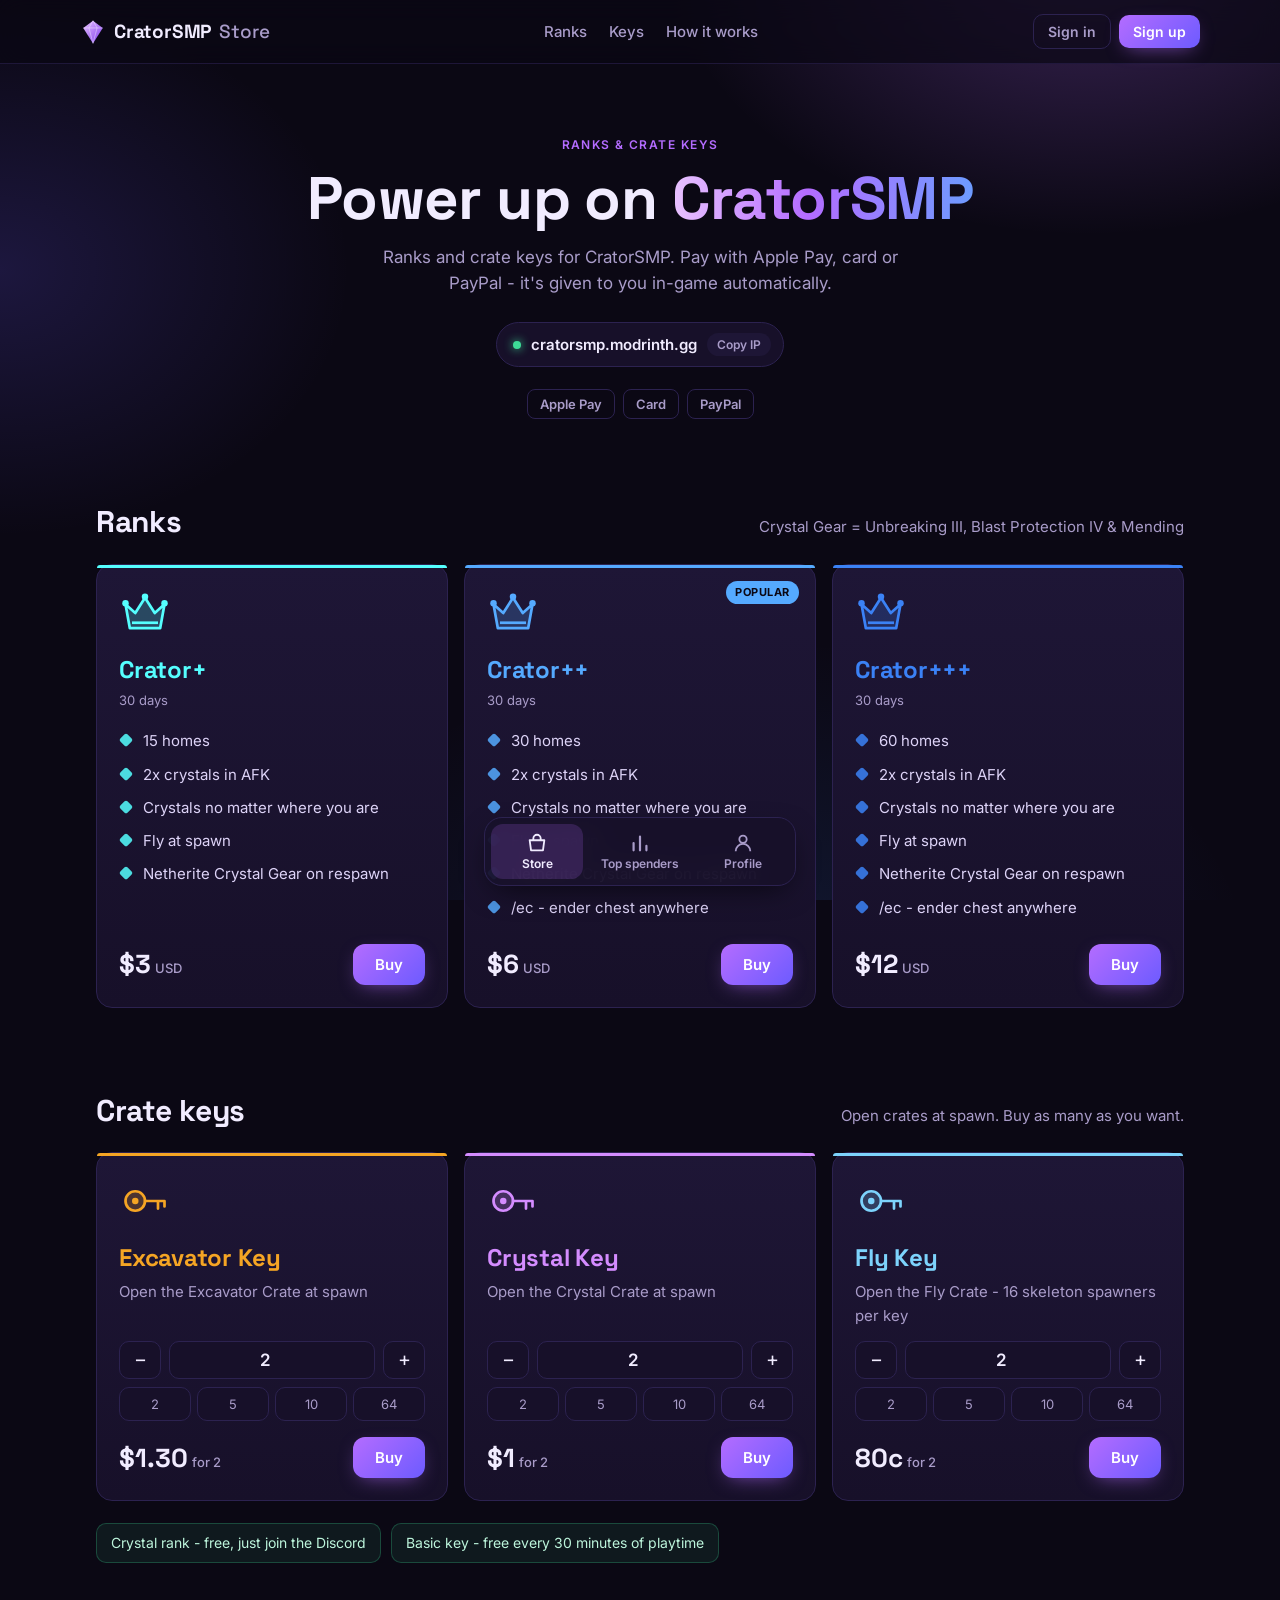
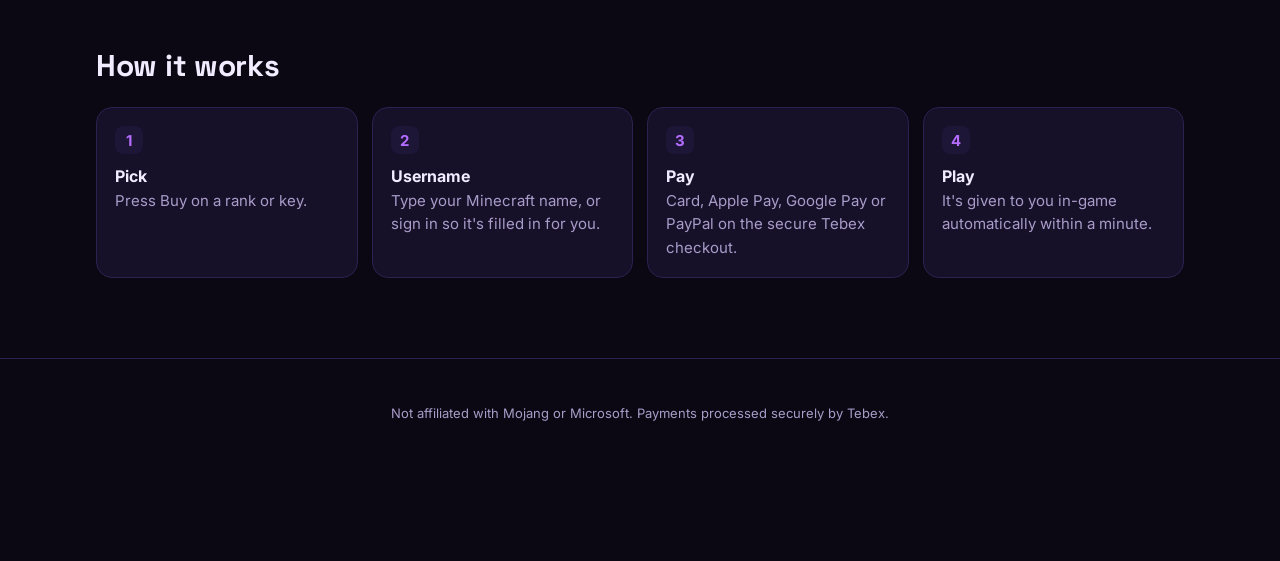
==== commit c6cacac7: "Store: minimum key amount so orders are over Tebex's 0.77 minimum Co-Authored-By: Claude Opus 5.5 <n" ====
--- a/store/index.html
+++ b/store/index.html
@@ -7,8 +7,8 @@
   <meta name="description" content="Buy ranks and crate keys for CratorSMP. Delivered in-game automatically.">
   <link rel="preconnect" href="https://fonts.googleapis.com">
   <link href="https://fonts.googleapis.com/css2?family=Space+Grotesk:wght@500;700&family=Inter:wght@400;500;600&display=swap" rel="stylesheet">
-  <link rel="stylesheet" href="styles.css?v=1793760987">
-  <script src="config.js?v=1793760987"></script>
+  <link rel="stylesheet" href="styles.css?v=1793826165">
+  <script src="config.js?v=1793826165"></script>
 </head>
 <body>
   <div class="bg-crystals" aria-hidden="true"></div>
@@ -122,6 +122,7 @@
             <button type="button" data-q="1">+</button>
           </div>
           <div class="qty-quick"><button type="button" data-set="5">5</button><button type="button" data-set="10">10</button><button type="button" data-set="64">64</button></div>
+          <p class="hint" id="qtyMin"></p>
         </div>
         <button class="btn wide" id="toStep2" type="button">Continue</button>
       </div>
@@ -188,6 +189,6 @@
   </div>
 
   <div class="toast" id="toast" hidden></div>
-  <script src="app.js?v=1793760987"></script>
+  <script src="app.js?v=1793826165"></script>
 </body>
 </html>
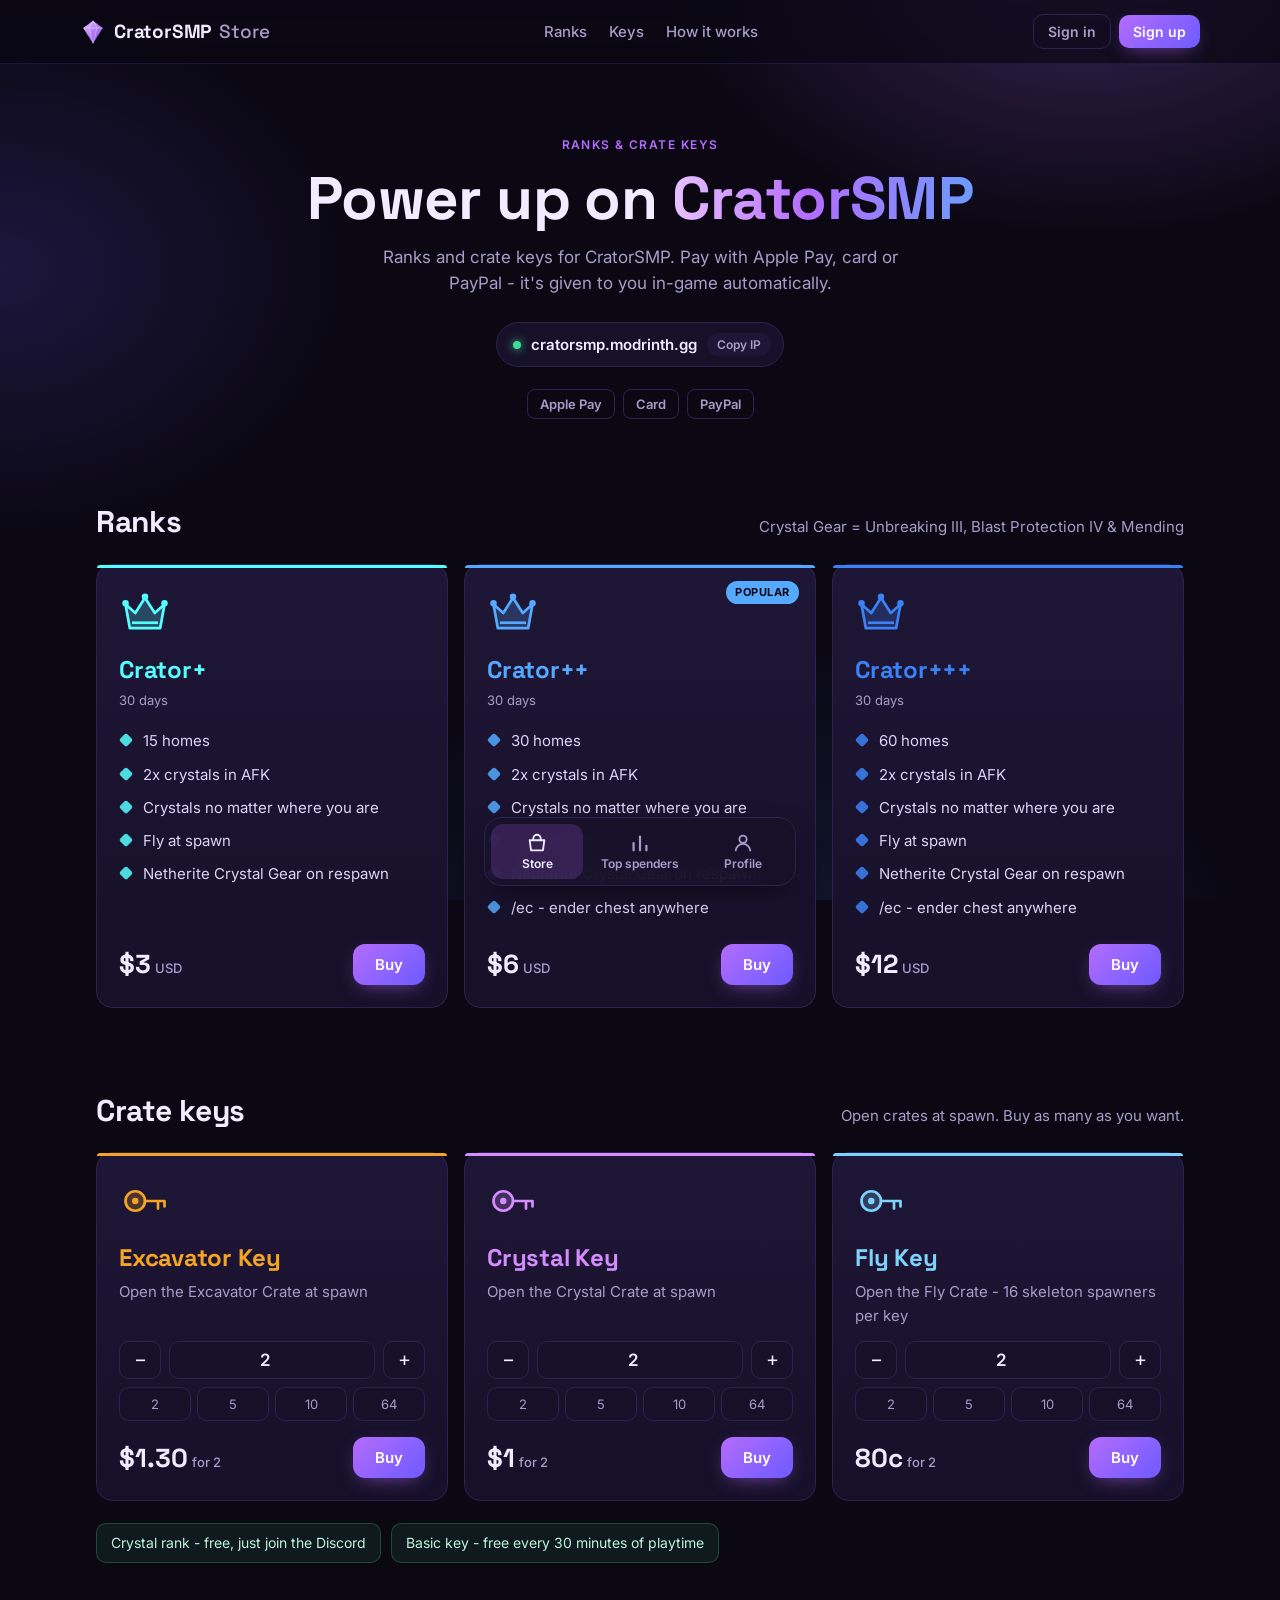
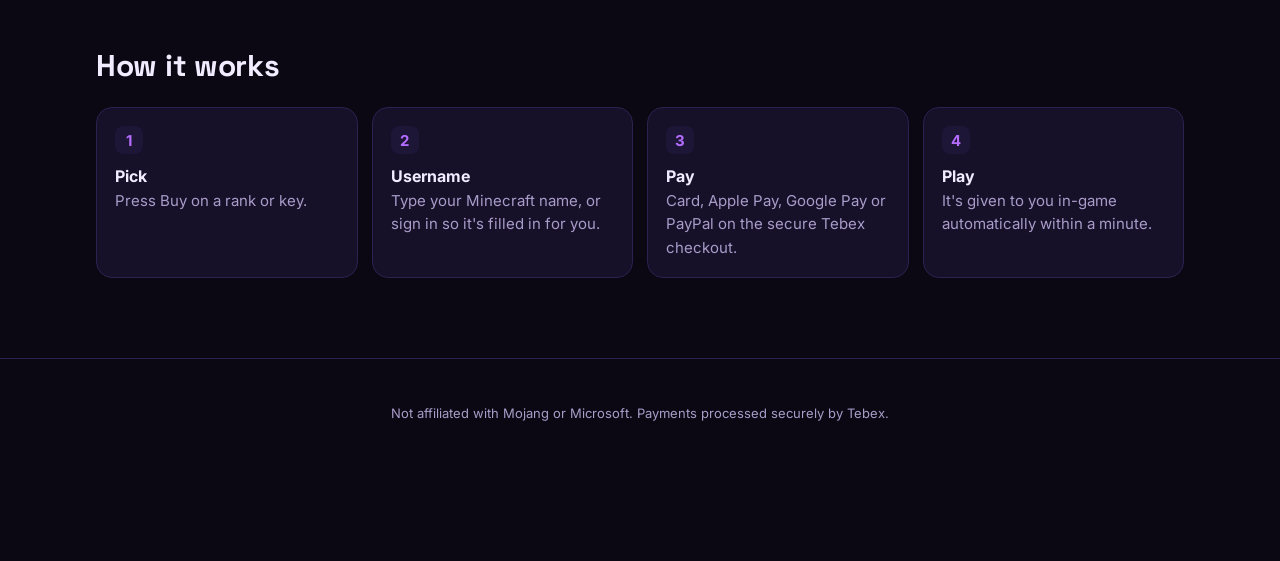
==== commit e1cc8981: "Store: real top spenders from the server's signed Tebex totals Co-Authored-By: Claude Opus 5.5 <nore" ====
--- a/store/index.html
+++ b/store/index.html
@@ -7,8 +7,8 @@
   <meta name="description" content="Buy ranks and crate keys for CratorSMP. Delivered in-game automatically.">
   <link rel="preconnect" href="https://fonts.googleapis.com">
   <link href="https://fonts.googleapis.com/css2?family=Space+Grotesk:wght@500;700&family=Inter:wght@400;500;600&display=swap" rel="stylesheet">
-  <link rel="stylesheet" href="styles.css?v=1793826165">
-  <script src="config.js?v=1793826165"></script>
+  <link rel="stylesheet" href="styles.css?v=1793835388">
+  <script src="config.js?v=1793835388"></script>
 </head>
 <body>
   <div class="bg-crystals" aria-hidden="true"></div>
@@ -189,6 +189,6 @@
   </div>
 
   <div class="toast" id="toast" hidden></div>
-  <script src="app.js?v=1793826165"></script>
+  <script src="app.js?v=1793835388"></script>
 </body>
 </html>
